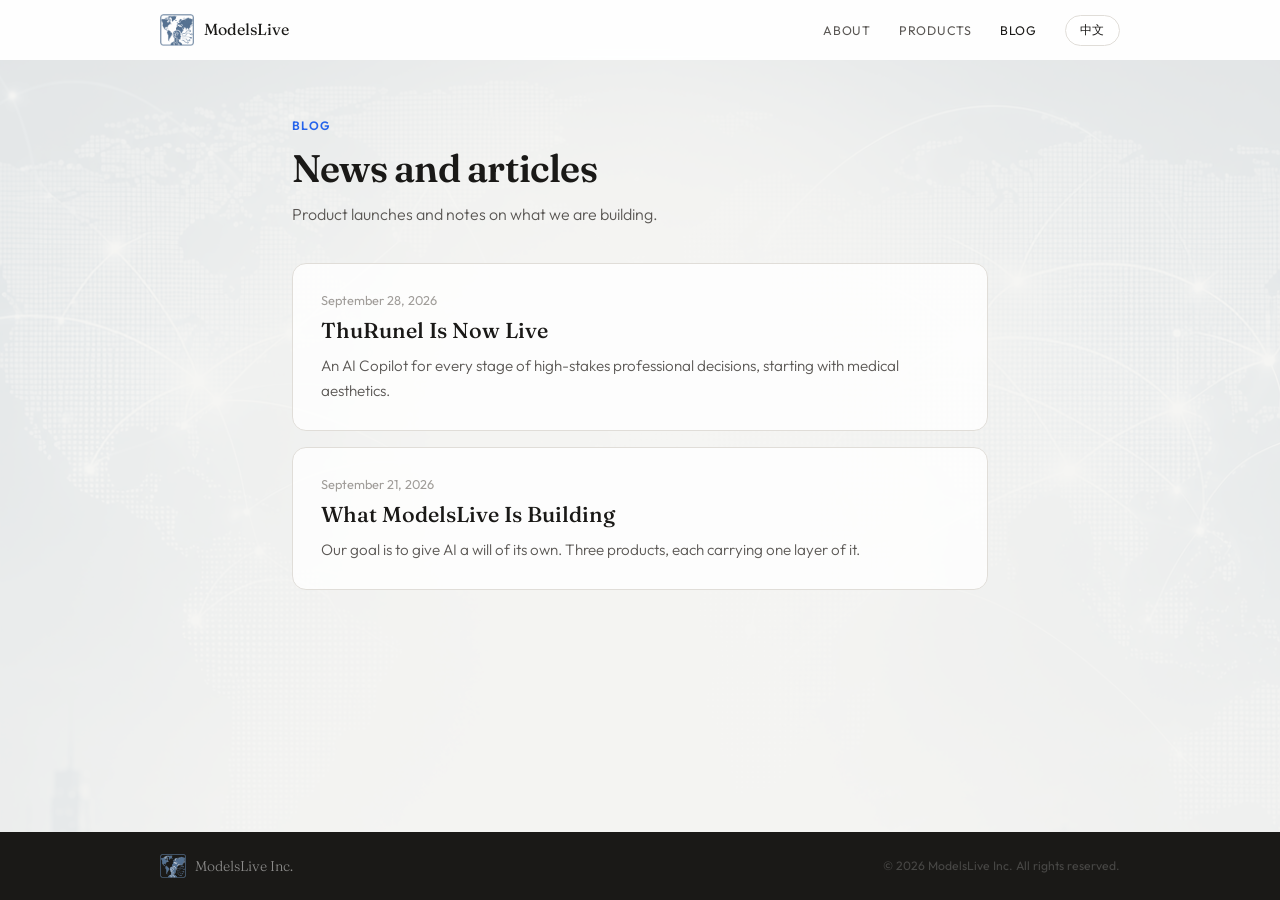
==== blog/index.html @ 6796f889 "Update products, add founder section and blog" ====
<!DOCTYPE html>
<html lang="en">
<head>
<meta charset="UTF-8">
<meta name="viewport" content="width=device-width, initial-scale=1.0">
<title>Blog | ModelsLive</title>
<meta name="title-en" content="Blog | ModelsLive">
<meta name="title-zh" content="文章 | ModelsLive">
<meta name="description" content="News and articles from ModelsLive.">
<meta property="og:type" content="website">
<meta property="og:url" content="https://modelslive.org/blog/">
<meta property="og:site_name" content="ModelsLive">
<meta property="og:title" content="Blog | ModelsLive">
<meta property="og:description" content="News and articles from ModelsLive.">
<meta property="og:image" content="https://modelslive.org/og_cover.png">
<meta name="twitter:card" content="summary_large_image">
<link rel="preconnect" href="https://fonts.googleapis.com">
<link rel="preconnect" href="https://fonts.gstatic.com" crossorigin>
<link href="https://fonts.googleapis.com/css2?family=Fraunces:ital,opsz,wght@0,9..144,300;0,9..144,400;0,9..144,500;0,9..144,600;1,9..144,300;1,9..144,400&family=Outfit:wght@300;400;500;600&display=swap" rel="stylesheet">
<link rel="stylesheet" href="blog.css">
<script src="lang.js"></script>
</head>
<body>

<nav>
  <div class="nav-inner">
    <a href="../index.html" class="nav-brand">
      <img src="../ml_icon.png" alt="ModelsLive" class="nav-logo-img">
      <span class="nav-logo-text">ModelsLive</span>
    </a>
    <ul class="nav-links">
      <li class="hide-m"><a href="../index.html#about">About</a></li>
      <li class="hide-m"><a href="../index.html#products">Products</a></li>
      <li><a href="index.html" class="on">Blog</a></li>
      <li><button class="lang-btn" id="langBtn" type="button">中文</button></li>
    </ul>
  </div>
</nav>

<main>
  <div class="wrap">
    <span class="kicker">Blog</span>
    <h1 class="list-title"><span data-lang="en">News and articles</span><span data-lang="zh">文章</span></h1>
    <p class="list-desc"><span data-lang="en">Product launches and notes on what we are building.</span><span data-lang="zh">产品上线消息，以及我们在做的事情。</span></p>

    <a class="post" href="thurunel-launch/index.html">
      <span class="post-date"><span data-lang="en">September 28, 2026</span><span data-lang="zh">2026 年 9 月 28 日</span></span>
      <div class="post-title"><span data-lang="en">ThuRunel Is Now Live</span><span data-lang="zh">ThuRunel 正式上线</span></div>
      <p class="post-ex">
        <span data-lang="en">An AI Copilot for every stage of high-stakes professional decisions, starting with medical aesthetics.</span>
        <span data-lang="zh">一款在高专业度决策全过程中与你同行的 AI Copilot，第一个应用领域是医疗美容。</span>
      </p>
    </a>

    <a class="post" href="modelslive/index.html">
      <span class="post-date"><span data-lang="en">September 21, 2026</span><span data-lang="zh">2026 年 9 月 21 日</span></span>
      <div class="post-title"><span data-lang="en">What ModelsLive Is Building</span><span data-lang="zh">ModelsLive 在做什么</span></div>
      <p class="post-ex">
        <span data-lang="en">Our goal is to give AI a will of its own. Three products, each carrying one layer of it.</span>
        <span data-lang="zh">我们的目标是让 AI 拥有自己的意志，三款产品分别承担其中一个层次。</span>
      </p>
    </a>
  </div>
</main>

<footer>
  <div class="footer-inner">
    <div class="flogo"><img src="../ml_icon.png" alt="ModelsLive"><span>ModelsLive Inc.</span></div>
    <div class="fcopy">© 2026 ModelsLive Inc. All rights reserved.</div>
  </div>
</footer>
</body>
</html>
---- blog/blog.css ----
*, *::before, *::after { box-sizing: border-box; margin: 0; padding: 0; }
:root {
  --ink:       #1A1917;
  --ink-muted: #5A5754;
  --ink-faint: #A09D99;
  --gray-bg:   #F4F4F2;
  --gray-2:    #ECEAE6;
  --border:    #E0DDD8;
  --accent:    #2563EB;
  --ff-d: 'Fraunces', Georgia, 'Songti SC', 'Noto Serif SC', serif;
  --ff-b: 'Outfit', system-ui, -apple-system, 'PingFang SC', 'Hiragino Sans GB', 'Noto Sans SC', 'Microsoft YaHei', sans-serif;
}
html { scroll-behavior: smooth; }
body {
  font-family: var(--ff-b); color: var(--ink); line-height: 1.6; overflow-x: hidden;
  background: var(--gray-bg) url('../hero_bg.png') center top / cover fixed;
  min-height: 100vh; display: flex; flex-direction: column;
}
body::before { content:''; position:fixed; inset:0; z-index:-1; background:rgba(244,244,242,0.9); }
::selection { background:var(--accent); color:white; }

/* 语言切换：默认英文，html[lang=zh-CN] 时显示中文 */
html:not([lang="zh-CN"]) [data-lang="zh"] { display:none !important; }
html[lang="zh-CN"] [data-lang="en"] { display:none !important; }

/* NAV（和首页一致） */
nav {
  position:sticky; top:0; z-index:100; height:60px;
  background:rgba(255,255,255,0.95); backdrop-filter:blur(16px);
}
.nav-inner {
  max-width:1080px; margin:0 auto; padding:0 60px;
  height:60px; display:flex; align-items:center; justify-content:space-between;
}
.nav-brand { display:flex; align-items:center; gap:10px; text-decoration:none; }
.nav-logo-img { height:32px; width:auto; }
.nav-logo-text { font-family:'Fraunces', Georgia, serif; font-size:1rem; font-weight:400; color:var(--ink); }
.nav-links { display:flex; align-items:center; gap:28px; list-style:none; }
.nav-links a { font-size:0.78rem; font-weight:400; color:var(--ink-muted); text-decoration:none; letter-spacing:0.06em; text-transform:uppercase; transition:color 0.2s; }
.nav-links a:hover, .nav-links a.on { color:var(--ink); }
.lang-btn {
  font-family:var(--ff-b); font-size:0.78rem; letter-spacing:0.04em; cursor:pointer;
  background:white; color:var(--ink); border:1px solid var(--border);
  padding:6px 14px; border-radius:100px; transition:border-color 0.2s;
}
.lang-btn:hover { border-color:var(--ink-muted); }

/* PAGE */
main { flex:1; width:100%; }
.wrap { max-width:760px; margin:0 auto; padding:56px 32px 72px; }
.kicker { font-size:0.76rem; font-weight:600; letter-spacing:0.12em; text-transform:uppercase; color:var(--accent); display:block; margin-bottom:10px; }
.back { display:inline-block; font-size:0.84rem; color:var(--ink-muted); text-decoration:none; margin-bottom:28px; }
.back:hover { color:var(--ink); }

/* BLOG LIST */
.list-title { font-family:var(--ff-d); font-size:clamp(1.8rem,3vw,2.4rem); font-weight:600; letter-spacing:-0.02em; line-height:1.2; margin-bottom:10px; }
.list-desc { font-size:1rem; font-weight:300; color:var(--ink-muted); margin-bottom:36px; }
.post {
  display:block; text-decoration:none; color:inherit;
  background:rgba(255,255,255,0.8); border:1px solid var(--border); border-radius:14px;
  padding:26px 28px; margin-bottom:16px; transition:transform 0.2s, box-shadow 0.2s;
}
.post:hover { transform:translateY(-3px); box-shadow:0 10px 28px rgba(0,0,0,0.08); }
.post-date { font-size:0.8rem; color:var(--ink-faint); margin-bottom:6px; display:block; }
.post-title { font-family:var(--ff-d); font-size:1.35rem; font-weight:500; line-height:1.3; margin-bottom:8px; }
.post-ex { font-size:0.95rem; font-weight:300; color:var(--ink-muted); line-height:1.7; }

/* ARTICLE */
.article {
  background:rgba(255,255,255,0.86); border:1px solid var(--border); border-radius:16px;
  padding:48px 56px;
}
.a-title { font-family:var(--ff-d); font-size:clamp(1.8rem,3.2vw,2.5rem); font-weight:600; letter-spacing:-0.02em; line-height:1.2; margin-bottom:14px; }
.a-meta { font-size:0.86rem; color:var(--ink-faint); margin-bottom:36px; padding-bottom:24px; border-bottom:1px solid var(--border); }
.a-body p { font-size:1.02rem; font-weight:300; color:#2E2C2A; line-height:1.9; margin-bottom:20px; }
.a-body h2 { font-family:var(--ff-d); font-size:1.4rem; font-weight:600; letter-spacing:-0.01em; line-height:1.3; margin:44px 0 16px; scroll-margin-top:80px; }
.a-body a { color:var(--accent); text-decoration:none; border-bottom:1px solid rgba(37,99,235,0.25); word-break:break-all; }
.a-body a:hover { border-color:var(--accent); }
.a-body strong { font-weight:500; color:var(--ink); }
.a-body .lead { font-size:1.08rem; }
.a-body .sign { font-family:var(--ff-d); font-style:italic; font-size:1.1rem; color:var(--ink); margin-top:36px; }
html[lang="zh-CN"] .a-body p { font-size:1.04rem; line-height:2; }
html[lang="zh-CN"] .a-body .sign { font-style:normal; }

.fig { margin:28px 0 32px; }
.fig img { display:block; width:100%; height:auto; border-radius:10px; border:1px solid var(--border); }
.fig figcaption { font-size:0.86rem; color:var(--ink-muted); line-height:1.6; margin-top:10px; text-align:center; }
.fig.missing { display:none; }

.a-about { margin-top:44px; padding-top:24px; border-top:1px solid var(--border); font-size:0.92rem; font-weight:300; color:var(--ink-muted); line-height:1.9; }
.a-about b { font-weight:500; color:var(--ink); }
.a-about a { color:var(--accent); text-decoration:none; }

/* FOOTER（和首页一致） */
footer { background:var(--ink); }
.footer-inner { max-width:1080px; margin:0 auto; padding:22px 60px; display:flex; align-items:center; justify-content:space-between; gap:14px; }
.flogo { display:flex; align-items:center; gap:9px; }
.flogo img { height:24px; }
.flogo span { font-family:'Fraunces', Georgia, serif; font-size:0.88rem; font-weight:300; color:rgba(255,255,255,0.5); }
.fcopy { font-size:0.76rem; color:rgba(255,255,255,0.2); }

@media (max-width:900px) {
  .nav-inner, .footer-inner { padding-left:16px; padding-right:16px; }
  .nav-links { gap:16px; }
  .nav-links li.hide-m { display:none; }
  .wrap { padding:32px 16px 48px; }
  .article { padding:28px 20px; }
  .post { padding:20px; }
  .footer-inner { flex-direction:column; align-items:flex-start; }
}
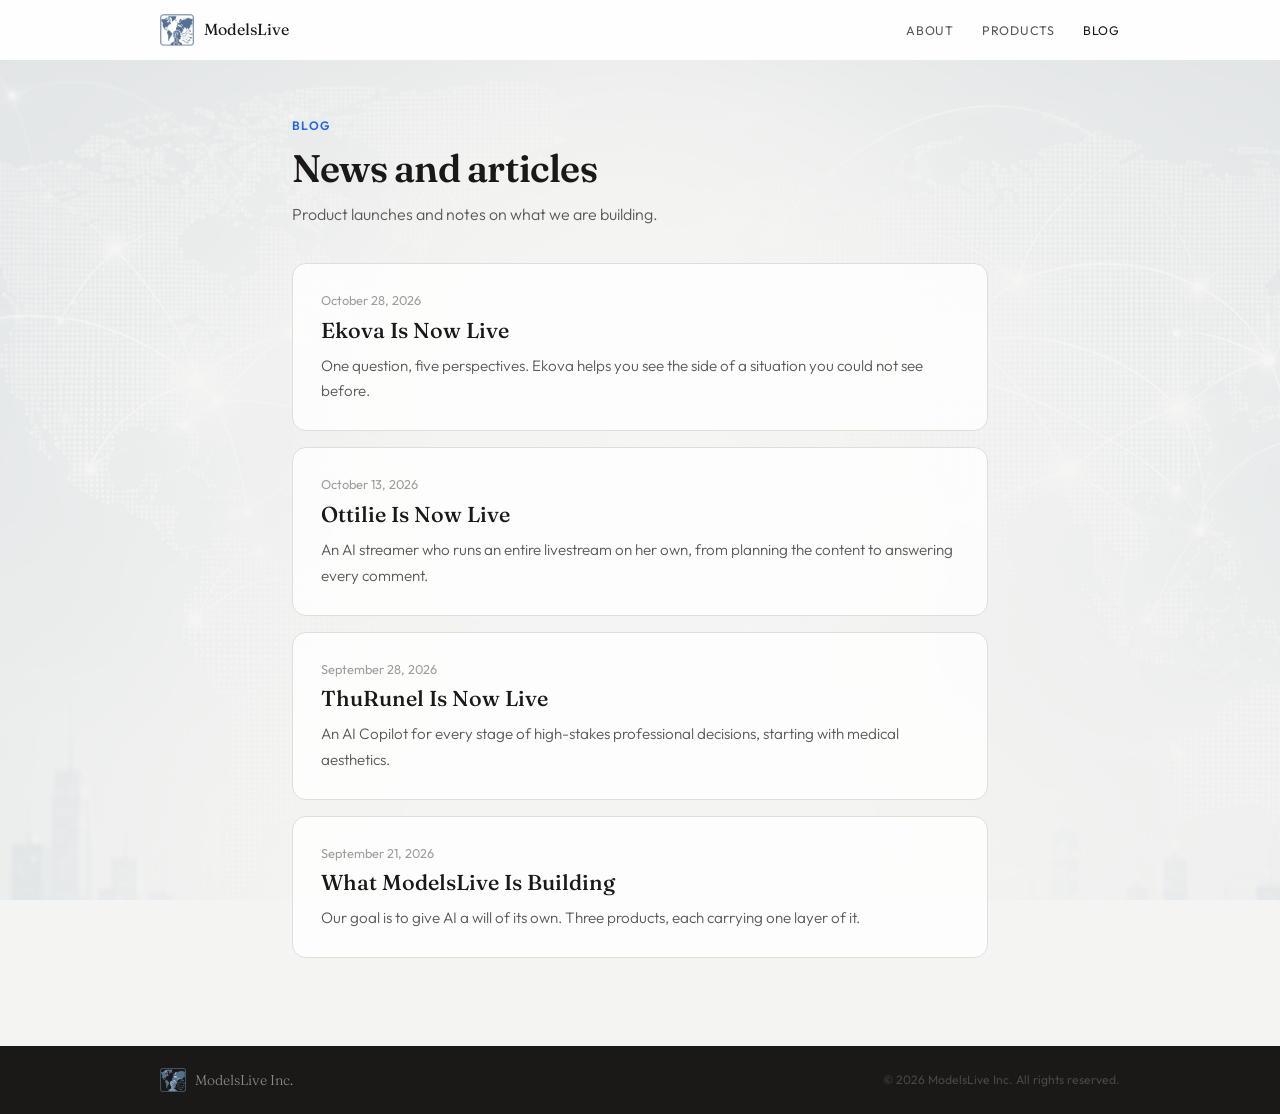
==== commit b37ebb07: "Update site with films, product frames, blog articles and NVIDIA badge" ====
--- a/blog/index.html
+++ b/blog/index.html
@@ -4,8 +4,6 @@
 <meta charset="UTF-8">
 <meta name="viewport" content="width=device-width, initial-scale=1.0">
 <title>Blog | ModelsLive</title>
-<meta name="title-en" content="Blog | ModelsLive">
-<meta name="title-zh" content="文章 | ModelsLive">
 <meta name="description" content="News and articles from ModelsLive.">
 <meta property="og:type" content="website">
 <meta property="og:url" content="https://modelslive.org/blog/">
@@ -18,7 +16,6 @@
 <link rel="preconnect" href="https://fonts.gstatic.com" crossorigin>
 <link href="https://fonts.googleapis.com/css2?family=Fraunces:ital,opsz,wght@0,9..144,300;0,9..144,400;0,9..144,500;0,9..144,600;1,9..144,300;1,9..144,400&family=Outfit:wght@300;400;500;600&display=swap" rel="stylesheet">
 <link rel="stylesheet" href="blog.css">
-<script src="lang.js"></script>
 </head>
 <body>
 
@@ -32,7 +29,6 @@
       <li class="hide-m"><a href="../index.html#about">About</a></li>
       <li class="hide-m"><a href="../index.html#products">Products</a></li>
       <li><a href="index.html" class="on">Blog</a></li>
-      <li><button class="lang-btn" id="langBtn" type="button">中文</button></li>
     </ul>
   </div>
 </nav>
@@ -40,25 +36,39 @@
 <main>
   <div class="wrap">
     <span class="kicker">Blog</span>
-    <h1 class="list-title"><span data-lang="en">News and articles</span><span data-lang="zh">文章</span></h1>
-    <p class="list-desc"><span data-lang="en">Product launches and notes on what we are building.</span><span data-lang="zh">产品上线消息，以及我们在做的事情。</span></p>
+    <h1 class="list-title">News and articles</h1>
+    <p class="list-desc">Product launches and notes on what we are building.</p>
 
-    <a class="post" href="thurunel-launch/index.html">
-      <span class="post-date"><span data-lang="en">September 28, 2026</span><span data-lang="zh">2026 年 9 月 28 日</span></span>
-      <div class="post-title"><span data-lang="en">ThuRunel Is Now Live</span><span data-lang="zh">ThuRunel 正式上线</span></div>
+    <a class="post" href="ekova-launch/index.html">
+      <span class="post-date">October 28, 2026</span>
+      <div class="post-title">Ekova Is Now Live</div>
       <p class="post-ex">
-        <span data-lang="en">An AI Copilot for every stage of high-stakes professional decisions, starting with medical aesthetics.</span>
-        <span data-lang="zh">一款在高专业度决策全过程中与你同行的 AI Copilot，第一个应用领域是医疗美容。</span>
+        One question, five perspectives. Ekova helps you see the side of a situation you could not see before.
       </p>
     </a>
 
+    <a class="post" href="ottilie-launch/index.html">
+      <span class="post-date">October 13, 2026</span>
+      <div class="post-title">Ottilie Is Now Live</div>
+      <p class="post-ex">
+        An AI streamer who runs an entire livestream on her own, from planning the content to answering every comment.
+      </p>
+    </a>
+
+    <a class="post" href="thurunel-launch/index.html">
+      <span class="post-date">September 28, 2026</span>
+      <div class="post-title">ThuRunel Is Now Live</div>
+      <p class="post-ex">
+        An AI Copilot for every stage of high-stakes professional decisions, starting with medical aesthetics.
+        </p>
+    </a>
+
     <a class="post" href="modelslive/index.html">
-      <span class="post-date"><span data-lang="en">September 21, 2026</span><span data-lang="zh">2026 年 9 月 21 日</span></span>
-      <div class="post-title"><span data-lang="en">What ModelsLive Is Building</span><span data-lang="zh">ModelsLive 在做什么</span></div>
+      <span class="post-date">September 21, 2026</span>
+      <div class="post-title">What ModelsLive Is Building</div>
       <p class="post-ex">
-        <span data-lang="en">Our goal is to give AI a will of its own. Three products, each carrying one layer of it.</span>
-        <span data-lang="zh">我们的目标是让 AI 拥有自己的意志，三款产品分别承担其中一个层次。</span>
-      </p>
+        Our goal is to give AI a will of its own. Three products, each carrying one layer of it.
+        </p>
     </a>
   </div>
 </main>
--- a/blog/blog.css
+++ b/blog/blog.css
@@ -7,8 +7,8 @@
   --gray-2:    #ECEAE6;
   --border:    #E0DDD8;
   --accent:    #2563EB;
-  --ff-d: 'Fraunces', Georgia, 'Songti SC', 'Noto Serif SC', serif;
-  --ff-b: 'Outfit', system-ui, -apple-system, 'PingFang SC', 'Hiragino Sans GB', 'Noto Sans SC', 'Microsoft YaHei', sans-serif;
+  --ff-d: 'Fraunces', Georgia, serif;
+  --ff-b: 'Outfit', system-ui, -apple-system, sans-serif;
 }
 html { scroll-behavior: smooth; }
 body {
@@ -19,11 +19,7 @@
 body::before { content:''; position:fixed; inset:0; z-index:-1; background:rgba(244,244,242,0.9); }
 ::selection { background:var(--accent); color:white; }
 
-/* 语言切换：默认英文，html[lang=zh-CN] 时显示中文 */
-html:not([lang="zh-CN"]) [data-lang="zh"] { display:none !important; }
-html[lang="zh-CN"] [data-lang="en"] { display:none !important; }
-
-/* NAV（和首页一致） */
+/* NAV */
 nav {
   position:sticky; top:0; z-index:100; height:60px;
   background:rgba(255,255,255,0.95); backdrop-filter:blur(16px);
@@ -38,12 +34,6 @@
 .nav-links { display:flex; align-items:center; gap:28px; list-style:none; }
 .nav-links a { font-size:0.78rem; font-weight:400; color:var(--ink-muted); text-decoration:none; letter-spacing:0.06em; text-transform:uppercase; transition:color 0.2s; }
 .nav-links a:hover, .nav-links a.on { color:var(--ink); }
-.lang-btn {
-  font-family:var(--ff-b); font-size:0.78rem; letter-spacing:0.04em; cursor:pointer;
-  background:white; color:var(--ink); border:1px solid var(--border);
-  padding:6px 14px; border-radius:100px; transition:border-color 0.2s;
-}
-.lang-btn:hover { border-color:var(--ink-muted); }
 
 /* PAGE */
 main { flex:1; width:100%; }
@@ -79,8 +69,6 @@
 .a-body strong { font-weight:500; color:var(--ink); }
 .a-body .lead { font-size:1.08rem; }
 .a-body .sign { font-family:var(--ff-d); font-style:italic; font-size:1.1rem; color:var(--ink); margin-top:36px; }
-html[lang="zh-CN"] .a-body p { font-size:1.04rem; line-height:2; }
-html[lang="zh-CN"] .a-body .sign { font-style:normal; }
 
 .fig { margin:28px 0 32px; }
 .fig img { display:block; width:100%; height:auto; border-radius:10px; border:1px solid var(--border); }
@@ -91,7 +79,7 @@
 .a-about b { font-weight:500; color:var(--ink); }
 .a-about a { color:var(--accent); text-decoration:none; }
 
-/* FOOTER（和首页一致） */
+/* FOOTER */
 footer { background:var(--ink); }
 .footer-inner { max-width:1080px; margin:0 auto; padding:22px 60px; display:flex; align-items:center; justify-content:space-between; gap:14px; }
 .flogo { display:flex; align-items:center; gap:9px; }
